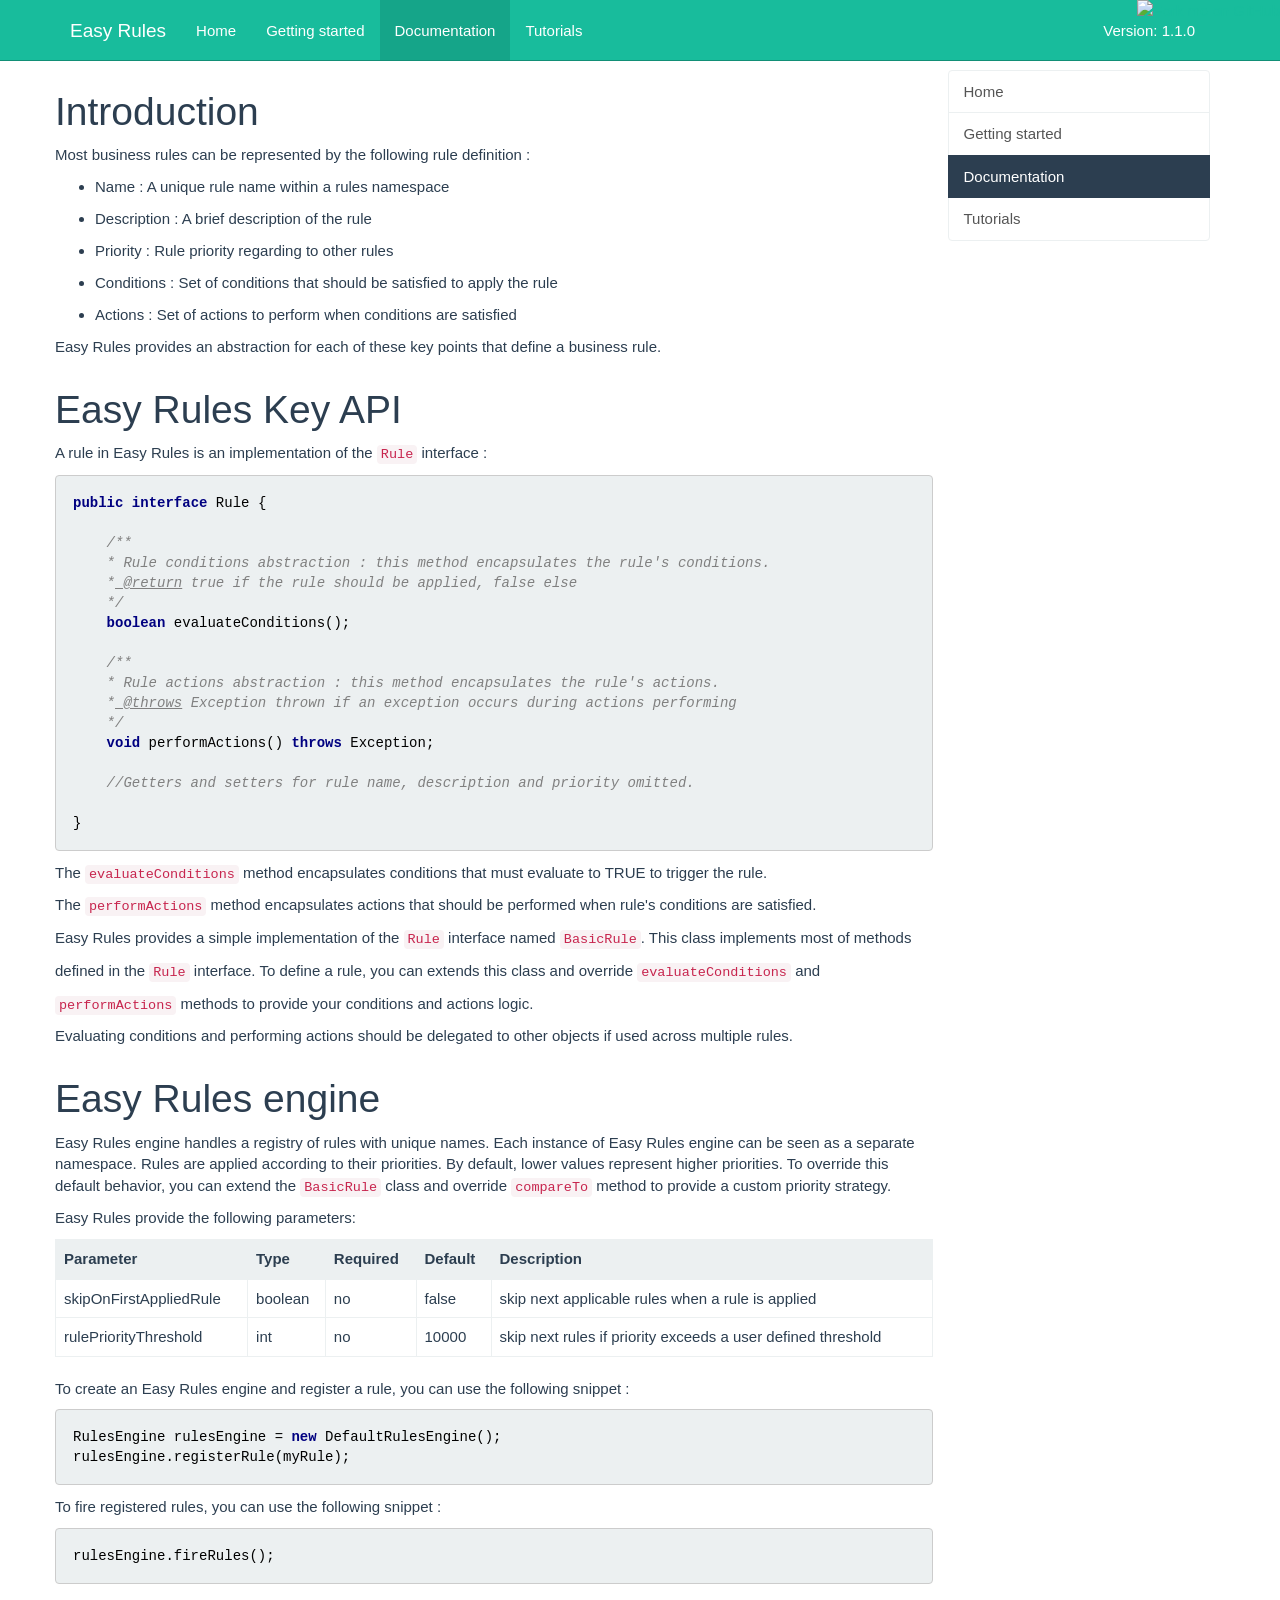
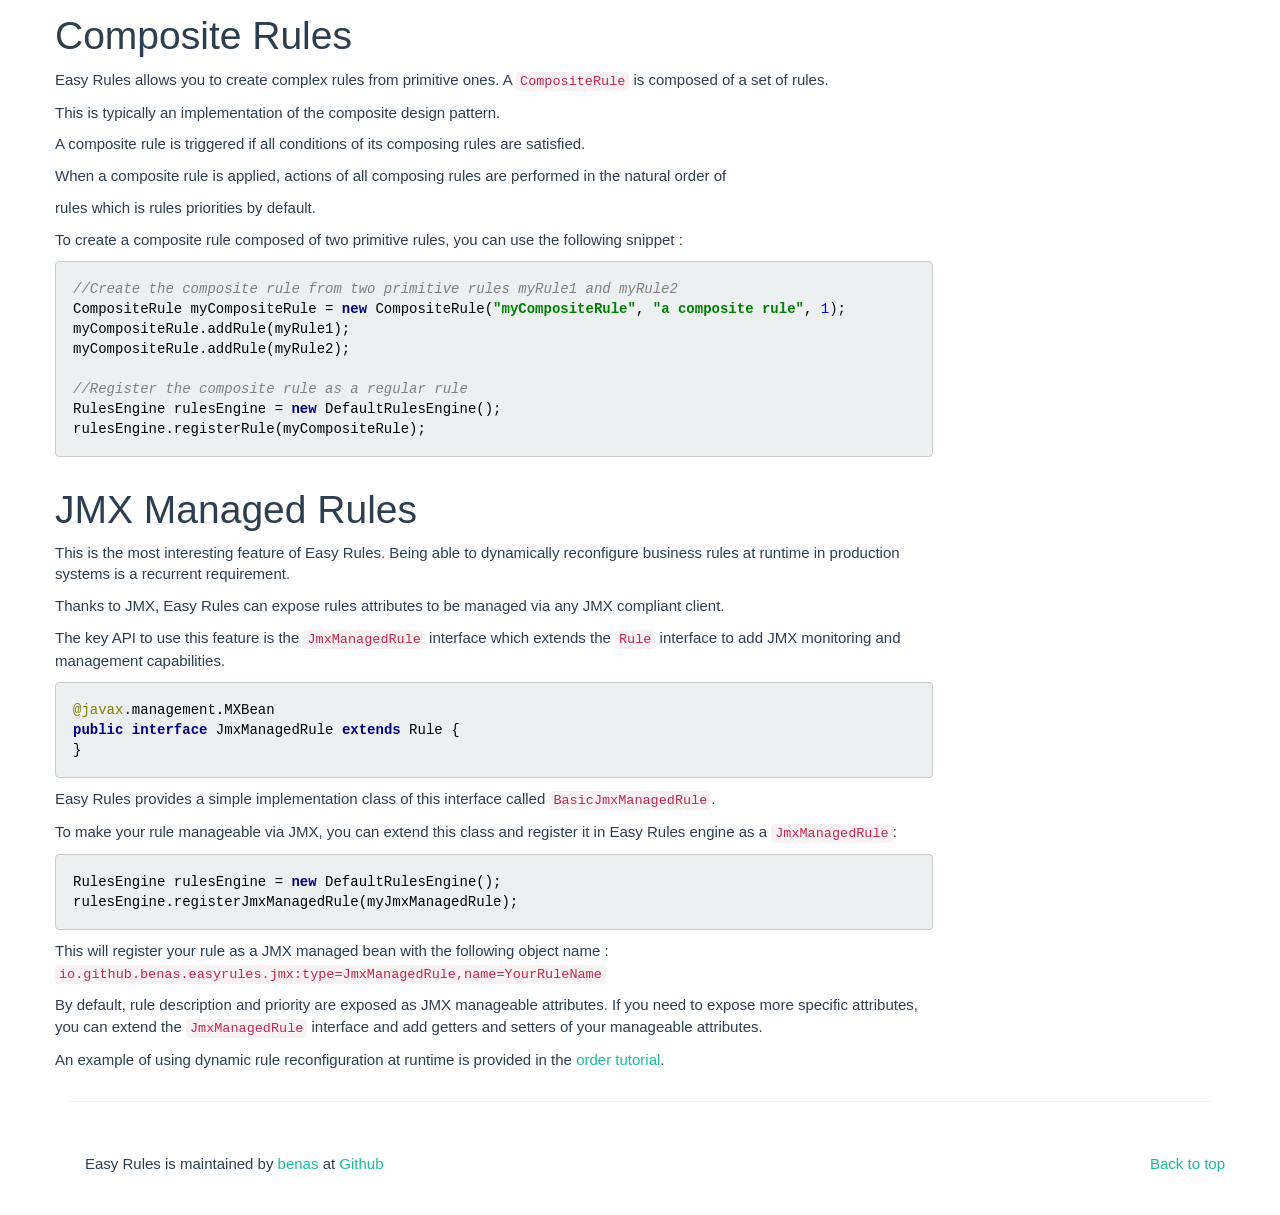
==== documentation.html @ 56ebf64c "update documentation" ====
<!DOCTYPE html>
<html lang="en">
<head>
    <title>Easy Rules</title>
    <meta charset="utf-8">
    <meta name="description" content="Easy Rules is a simple yet powerful Java Rules Engine">
    <meta name="author" content="Mahmoud Ben Hassine">
    <meta name="viewport" content="width=device-width, initial-scale=1.0">
    <link rel="shortcut icon" href="img/gear.ico"/>
    <link href="css/bootstrap.min.css" rel="stylesheet" media="screen">
    <link href="css/offcanvas.css" rel="stylesheet" media="screen">
    <link href="css/font-awesome.min.css" rel="stylesheet">
    <link href="css/idea.css" rel="stylesheet">

</head>
<body>

<div class="navbar navbar-fixed-top navbar-inverse" role="navigation">

    <a href="https://github.com/benas/easy-rules"><img style="position: absolute; top: 0; right: 0; border: 0;" src="img/forkme.png" alt="Fork me on GitHub"></a>

    <div class="container">

        <div class="navbar-header">
            <button type="button" class="navbar-toggle" data-toggle="collapse" data-target=".navbar-collapse">
                <span class="sr-only">Toggle navigation</span>
                <span class="icon-bar"></span>
                <span class="icon-bar"></span>
                <span class="icon-bar"></span>
            </button>
            <a class="navbar-brand" href="index.html"><i class="fa fa-gears"></i> Easy Rules</a>
        </div>
        <div class="collapse navbar-collapse">
            <p class="navbar-text pull-right">Version: 1.1.0</p>
            <ul class="nav navbar-nav">
                <li><a href="index.html"><i class="fa fa-home"></i> Home</a></li>
                <li><a href="gettingStarted.html"><i class="fa fa-folder-open"></i> Getting started</a></li>
                <li class="active"><a href="documentation.html"><i class="fa fa-book"></i> Documentation</a></li>
                <li><a href="tutorials.html"><i class="fa fa-flask"></i> Tutorials</a></li>
            </ul>
        </div>
    </div>
</div>

<div class="container">

<div class="row row-offcanvas row-offcanvas-right">

<div class="col-xs-12 col-sm-9">

<div class="row">

    <h1>Introduction</h1>

    <p>Most business rules can be represented by the following rule definition :</p>

    <ul>
        <li><p>Name : A unique rule name within a rules namespace</p></li>
        <li><p>Description : A brief description of the rule</p></li>
        <li><p>Priority : Rule priority regarding to other rules</p></li>
        <li><p>Conditions : Set of conditions that should be satisfied to apply the rule</p></li>
        <li><p>Actions : Set of actions to perform when conditions are satisfied</p></li>
    </ul>

    <p>Easy Rules provides an abstraction for each of these key points that define a business rule.</p>

</div>

    <div class="row">

        <h1>Easy Rules Key API</h1>

        <p>A rule in Easy Rules is an implementation of the <code>Rule</code> interface :</p>

<pre><code class="java">public interface Rule {

    /**
    * Rule conditions abstraction : this method encapsulates the rule's conditions.
    * @return true if the rule should be applied, false else
    */
    boolean evaluateConditions();

    /**
    * Rule actions abstraction : this method encapsulates the rule's actions.
    * @throws Exception thrown if an exception occurs during actions performing
    */
    void performActions() throws Exception;

    //Getters and setters for rule name, description and priority omitted.

}
</code></pre>

        <p>The <code>evaluateConditions</code> method encapsulates conditions that must evaluate to TRUE to trigger the rule.</p>

        <p>The <code>performActions</code> method encapsulates actions that should be performed when rule's conditions are satisfied.</p>

        <p>Easy Rules provides a simple implementation of the <code>Rule</code> interface named <code>BasicRule</code>. This class implements most of methods</p>

        <p>defined in the <code>Rule</code> interface. To define a rule, you can extends this class and override <code>evaluateConditions</code> and</p>

        <p><code>performActions</code> methods to provide your conditions and actions logic.</p>

        <p>Evaluating conditions and performing actions should be delegated to other objects if used across multiple rules.</p>

    </div>

    <div class="row">
        <h1>Easy Rules engine</h1>

        <p>Easy Rules engine handles a registry of rules with unique names. Each instance of Easy Rules engine can be seen as a separate namespace.
            Rules are applied according to their priorities. By default, lower values represent higher priorities. To override this default behavior, you can extend the <code>BasicRule</code> class
            and override <code>compareTo</code> method to provide a custom priority strategy.</p>

        <p>Easy Rules provide the following parameters:</p>


        <table class="table table-bordered">
            <thead>
            <tr class="active">
                <th>Parameter</th>
                <th>Type</th>
                <th>Required</th>
                <th>Default  </th>
                <th>Description</th>
            </tr>
            </thead>
            <tbody>
            <tr>
                <td>skipOnFirstAppliedRule</td>
                <td>boolean</td>
                <td>no</td>
                <td>false</td>
                <td>skip next applicable rules when a rule is applied</td>
            </tr>
            <tr>
                <td>rulePriorityThreshold</td>
                <td>int</td>
                <td>no</td>
                <td>10000</td>
                <td>skip next rules if priority exceeds a user defined threshold</td>
            </tr>
            </tbody>
        </table>

        <p>To create an Easy Rules engine and register a rule, you can use the following snippet :</p>

<pre><code class="java">RulesEngine rulesEngine = new DefaultRulesEngine();
rulesEngine.registerRule(myRule);
</code></pre>

        <p>To fire registered rules, you can use the following snippet :</p>

<pre><code class="java">rulesEngine.fireRules();</code></pre>

    </div>

    <div class="row">

        <h1>Composite Rules</h1>

        <p>Easy Rules allows you to create complex rules from primitive ones. A <code>CompositeRule</code> is composed of a set of rules.</p>

        <p>This is typically an implementation of the composite design pattern.</p>

        <p>A composite rule is triggered if all conditions of its composing rules are satisfied.</p>

        <p>When a composite rule is applied, actions of all composing rules are performed in the natural order of</p>

        <p>rules which is rules priorities by default.</p>

        <p>To create a composite rule composed of two primitive rules, you can use the following snippet :</p>

<pre><code class="java">//Create the composite rule from two primitive rules myRule1 and myRule2
CompositeRule myCompositeRule = new CompositeRule("myCompositeRule", "a composite rule", 1);
myCompositeRule.addRule(myRule1);
myCompositeRule.addRule(myRule2);

//Register the composite rule as a regular rule
RulesEngine rulesEngine = new DefaultRulesEngine();
rulesEngine.registerRule(myCompositeRule);
</code></pre>

    </div>

    <div class="row">

        <h1>JMX Managed Rules</h1>

        <p>This is the most interesting feature of Easy Rules. Being able to dynamically reconfigure business rules at runtime in production systems is a recurrent requirement.</p>

        <p>Thanks to JMX, Easy Rules can expose rules attributes to be managed via any JMX compliant client.</p>

        <p>The key API to use this feature is the <code>JmxManagedRule</code> interface which extends the <code>Rule</code> interface to add JMX monitoring and management capabilities.</p>

<pre><code class="java">@javax.management.MXBean
public interface JmxManagedRule extends Rule {
}
</code></pre>

        <p>Easy Rules provides a simple implementation class of this interface called <code>BasicJmxManagedRule</code>.</p>

        <p>To make your rule manageable via JMX, you can extend this class and register it in Easy Rules engine as a <code>JmxManagedRule</code>:</p>

<pre><code class="java">RulesEngine rulesEngine = new DefaultRulesEngine();
rulesEngine.registerJmxManagedRule(myJmxManagedRule);
</code></pre>

        <p>This will register your rule as a JMX managed bean with the following object name : <code>io.github.benas.easyrules.jmx:type=JmxManagedRule,name=YourRuleName</code></p>

        <p>By default, rule description and priority are exposed as JMX manageable attributes. If you need to expose more specific attributes,
            you can extend the <code>JmxManagedRule</code> interface and add getters and setters of your manageable attributes.</p>

        <p>An example of using dynamic rule reconfiguration at runtime is provided in the <a href="tutorials.html#onlineShopTutorial">order tutorial</a>.</p>

    </div>

</div>

<div class="col-xs-6 col-sm-3 sidebar-offcanvas affix-top" id="sidebar" role="navigation">
    <div class="list-group">
        <a href="index.html" class="list-group-item"><i class="fa fa-home"></i> Home</a>
        <a href="gettingStarted.html" class="list-group-item"><i class="fa fa-folder-open"></i> Getting started</a>
        <a href="documentation.html" class="list-group-item active"><i class="fa fa-book"></i> Documentation</a>
        <a href="tutorials.html" class="list-group-item"><i class="fa fa-flask"></i> Tutorials</a>
    </div>
</div>

</div>
<hr>

<footer>
    <div class="container">
        <p class="pull-right"><a href="#"><i class="fa fa-arrow-up"></i> Back to top</a></p>

            <p>Easy Rules is maintained by <a href="mailto:md.benhassine@gmail.com?subject=[Easy Rules]"><i
                    class="fa fa-envelope"></i> benas</a> at <a href="https://github.com/benas/easy-rules"><i
                class="fa fa-github-alt"></i> Github</a></p>
    </div>
</footer>

</div>
<script src="js/jquery-1.10.2.min.js"></script>
<script src="js/bootstrap.min.js"></script>
<script src="js/highlight.pack.js"></script>
<script>hljs.initHighlightingOnLoad();</script>
</body>
</html>
---- css/offcanvas.css ----
/*
 * Style tweaks
 * --------------------------------------------------
 */
html {
  overflow-x: hidden; /* Prevent scroll on narrow devices */
}
body {
  padding-top: 70px;
}
footer {
  padding: 30px 0;
}

/*
 * Off Canvas
 * --------------------------------------------------
 */
@media screen and (max-width: 767px) {
  .row-offcanvas {
    position: relative;
    -webkit-transition: all 0.25s ease-out;
    -moz-transition: all 0.25s ease-out;
    transition: all 0.25s ease-out;
  }

  .row-offcanvas-right
  .sidebar-offcanvas {
    right: -50%; /* 6 columns */
  }

  .row-offcanvas-left
  .sidebar-offcanvas {
    left: -50%; /* 6 columns */
  }

  .row-offcanvas-right.active {
    right: 50%; /* 6 columns */
  }

  .row-offcanvas-left.active {
    left: 50%; /* 6 columns */
  }

  .sidebar-offcanvas {
    position: absolute;
    top: 0;
    width: 50%; /* 6 columns */
  }
}
---- css/idea.css ----
/*

Intellij Idea-like styling (c) Vasily Polovnyov <vast@whiteants.net>

*/

pre code {
  display: block; padding: 0.5em;
  color: #000;
}

pre .subst,
pre .title {
  font-weight: normal;
  color: #000;
}

pre .comment,
pre .template_comment,
pre .javadoc,
pre .diff .header {
  color: #808080;
  font-style: italic;
}

pre .annotation,
pre .decorator,
pre .preprocessor,
pre .pragma,
pre .doctype,
pre .pi,
pre .chunk,
pre .shebang,
pre .apache .cbracket,
pre .prompt,
pre .http .title {
  color: #808000;
}

pre .tag,
pre .pi {
  background: #efefef;
}

pre .tag .title,
pre .id,
pre .attr_selector,
pre .pseudo,
pre .literal,
pre .keyword,
pre .hexcolor,
pre .css .function,
pre .ini .title,
pre .css .class,
pre .list .title,
pre .clojure .title,
pre .nginx .title,
pre .tex .command,
pre .request,
pre .status {
  font-weight: bold;
  color: #000080;
}

pre .attribute,
pre .rules .keyword,
pre .number,
pre .date,
pre .regexp,
pre .tex .special {
  font-weight: bold;
  color: #0000ff;
}

pre .number,
pre .regexp {
  font-weight: normal;
}

pre .string,
pre .value,
pre .filter .argument,
pre .css .function .params,
pre .apache .tag {
  color: #008000;
  font-weight: bold;
}

pre .symbol,
pre .ruby .symbol .string,
pre .char,
pre .tex .formula {
  color: #000;
  background: #d0eded;
  font-style: italic;
}

pre .phpdoc,
pre .yardoctag,
pre .javadoctag {
  text-decoration: underline;
}

pre .variable,
pre .envvar,
pre .apache .sqbracket,
pre .nginx .built_in {
  color: #660e7a;
}

pre .addition {
  background: #baeeba;
}

pre .deletion {
  background: #ffc8bd;
}

pre .diff .change {
  background: #bccff9;
}
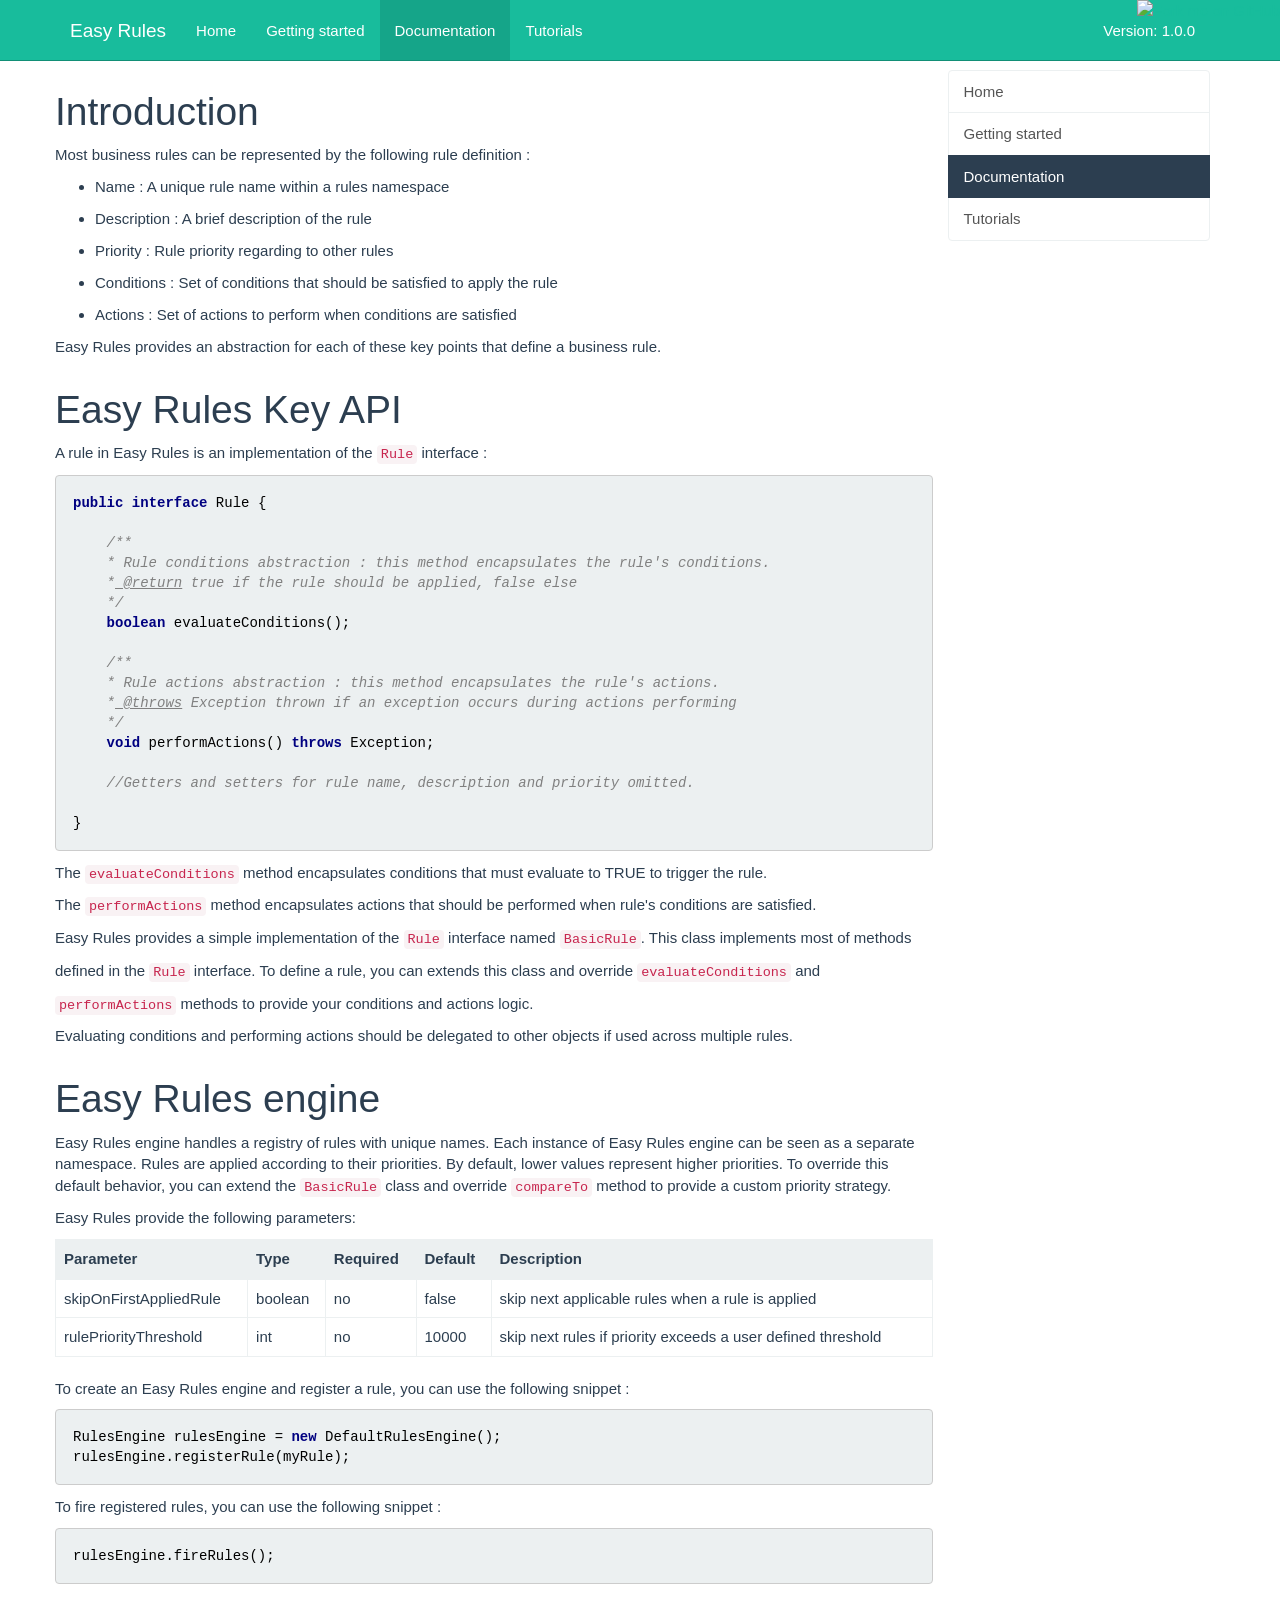
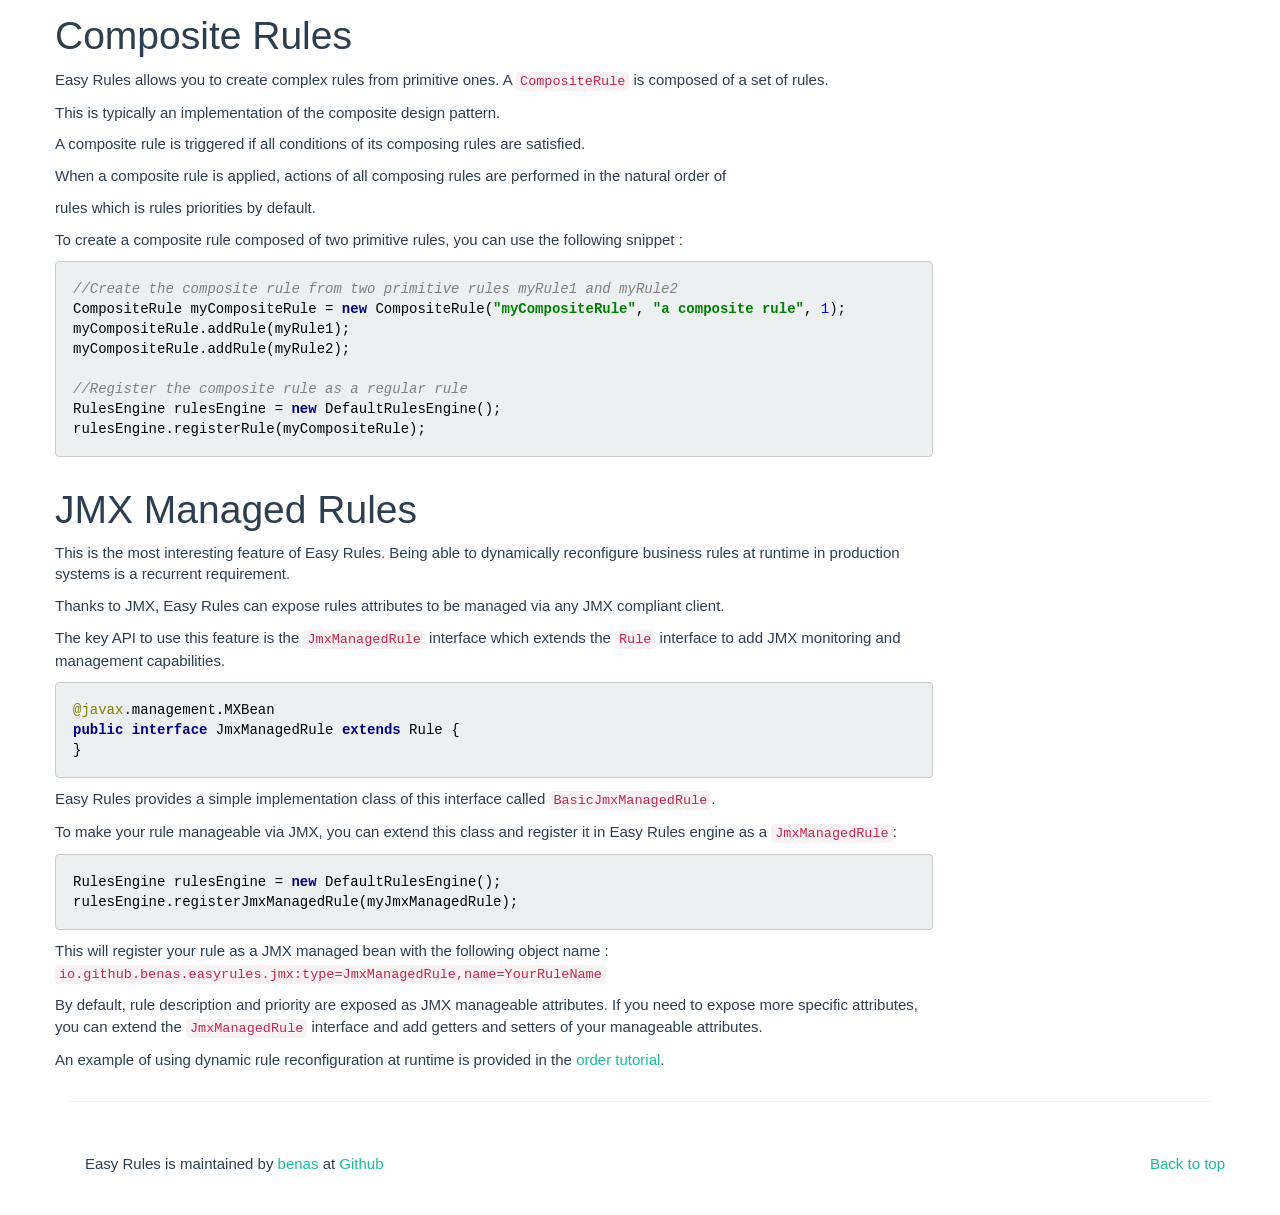
==== commit af21bfbf: "update version number" ====
--- a/documentation.html
+++ b/documentation.html
@@ -12,6 +12,20 @@
     <link href="css/font-awesome.min.css" rel="stylesheet">
     <link href="css/idea.css" rel="stylesheet">
 
+    <script type="text/javascript">
+
+        var _gaq = _gaq || [];
+        _gaq.push(['_setAccount', 'UA-46301888-1']);
+        _gaq.push(['_trackPageview']);
+
+        (function() {
+            var ga = document.createElement('script'); ga.type = 'text/javascript'; ga.async = true;
+            ga.src = ('https:' == document.location.protocol ? 'https://ssl' : 'http://www') + '.google-analytics.com/ga.js';
+            var s = document.getElementsByTagName('script')[0]; s.parentNode.insertBefore(ga, s);
+        })();
+
+    </script>
+
 </head>
 <body>
 
@@ -31,7 +45,7 @@
             <a class="navbar-brand" href="index.html"><i class="fa fa-gears"></i> Easy Rules</a>
         </div>
         <div class="collapse navbar-collapse">
-            <p class="navbar-text pull-right">Version: 1.1.0</p>
+            <p class="navbar-text pull-right">Version: 1.0.0</p>
             <ul class="nav navbar-nav">
                 <li><a href="index.html"><i class="fa fa-home"></i> Home</a></li>
                 <li><a href="gettingStarted.html"><i class="fa fa-folder-open"></i> Getting started</a></li>
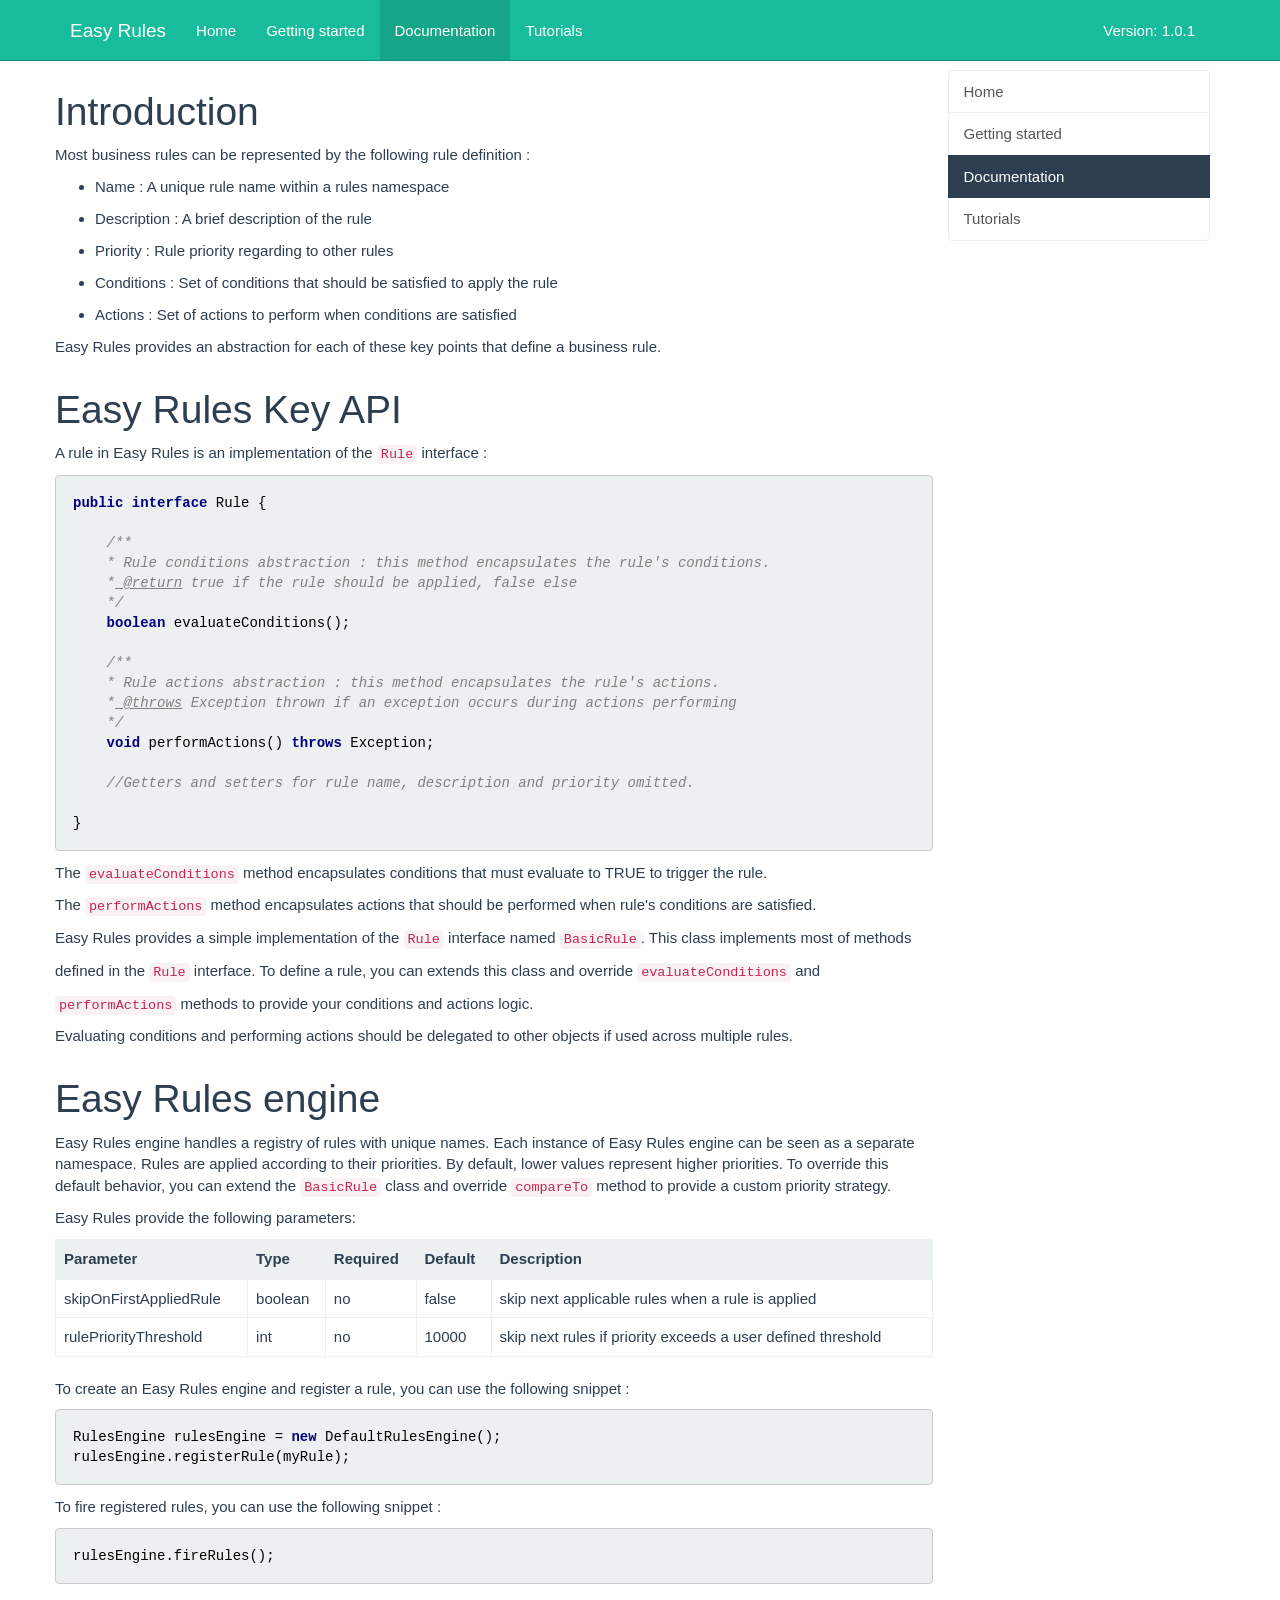
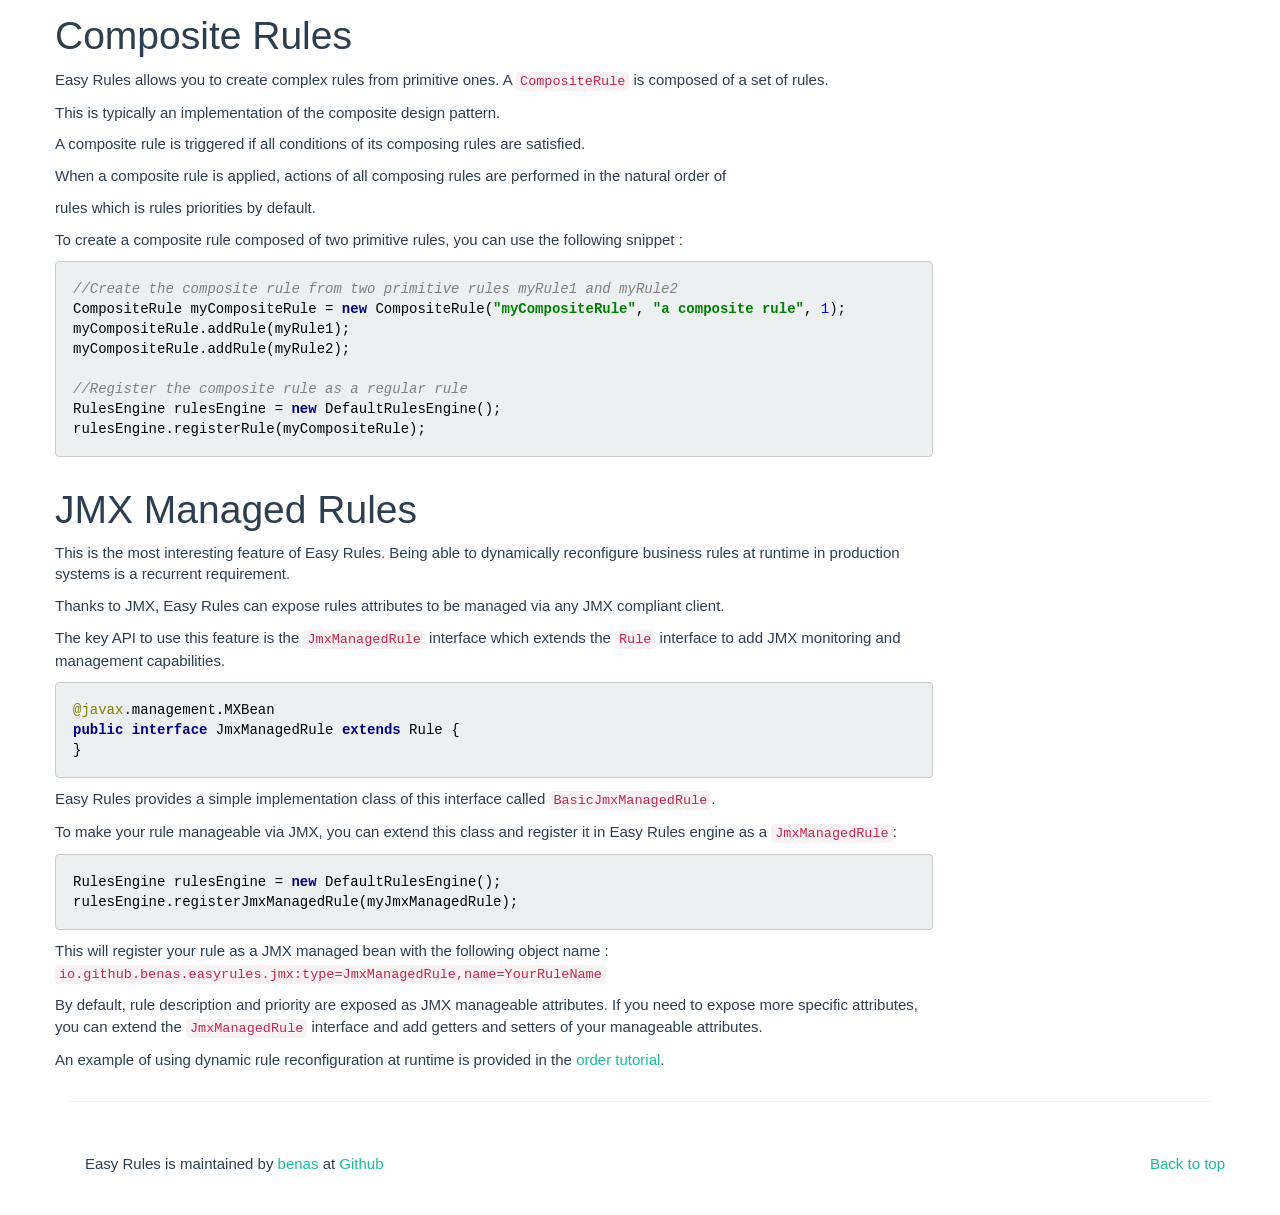
==== commit 3bff640d: "update version number" ====
--- a/documentation.html
+++ b/documentation.html
@@ -31,8 +31,6 @@
 
 <div class="navbar navbar-fixed-top navbar-inverse" role="navigation">
 
-    <a href="https://github.com/benas/easy-rules"><img style="position: absolute; top: 0; right: 0; border: 0;" src="img/forkme.png" alt="Fork me on GitHub"></a>
-
     <div class="container">
 
         <div class="navbar-header">
@@ -45,7 +43,7 @@
             <a class="navbar-brand" href="index.html"><i class="fa fa-gears"></i> Easy Rules</a>
         </div>
         <div class="collapse navbar-collapse">
-            <p class="navbar-text pull-right">Version: 1.0.0</p>
+            <p class="navbar-text pull-right">Version: 1.0.1</p>
             <ul class="nav navbar-nav">
                 <li><a href="index.html"><i class="fa fa-home"></i> Home</a></li>
                 <li><a href="gettingStarted.html"><i class="fa fa-folder-open"></i> Getting started</a></li>
